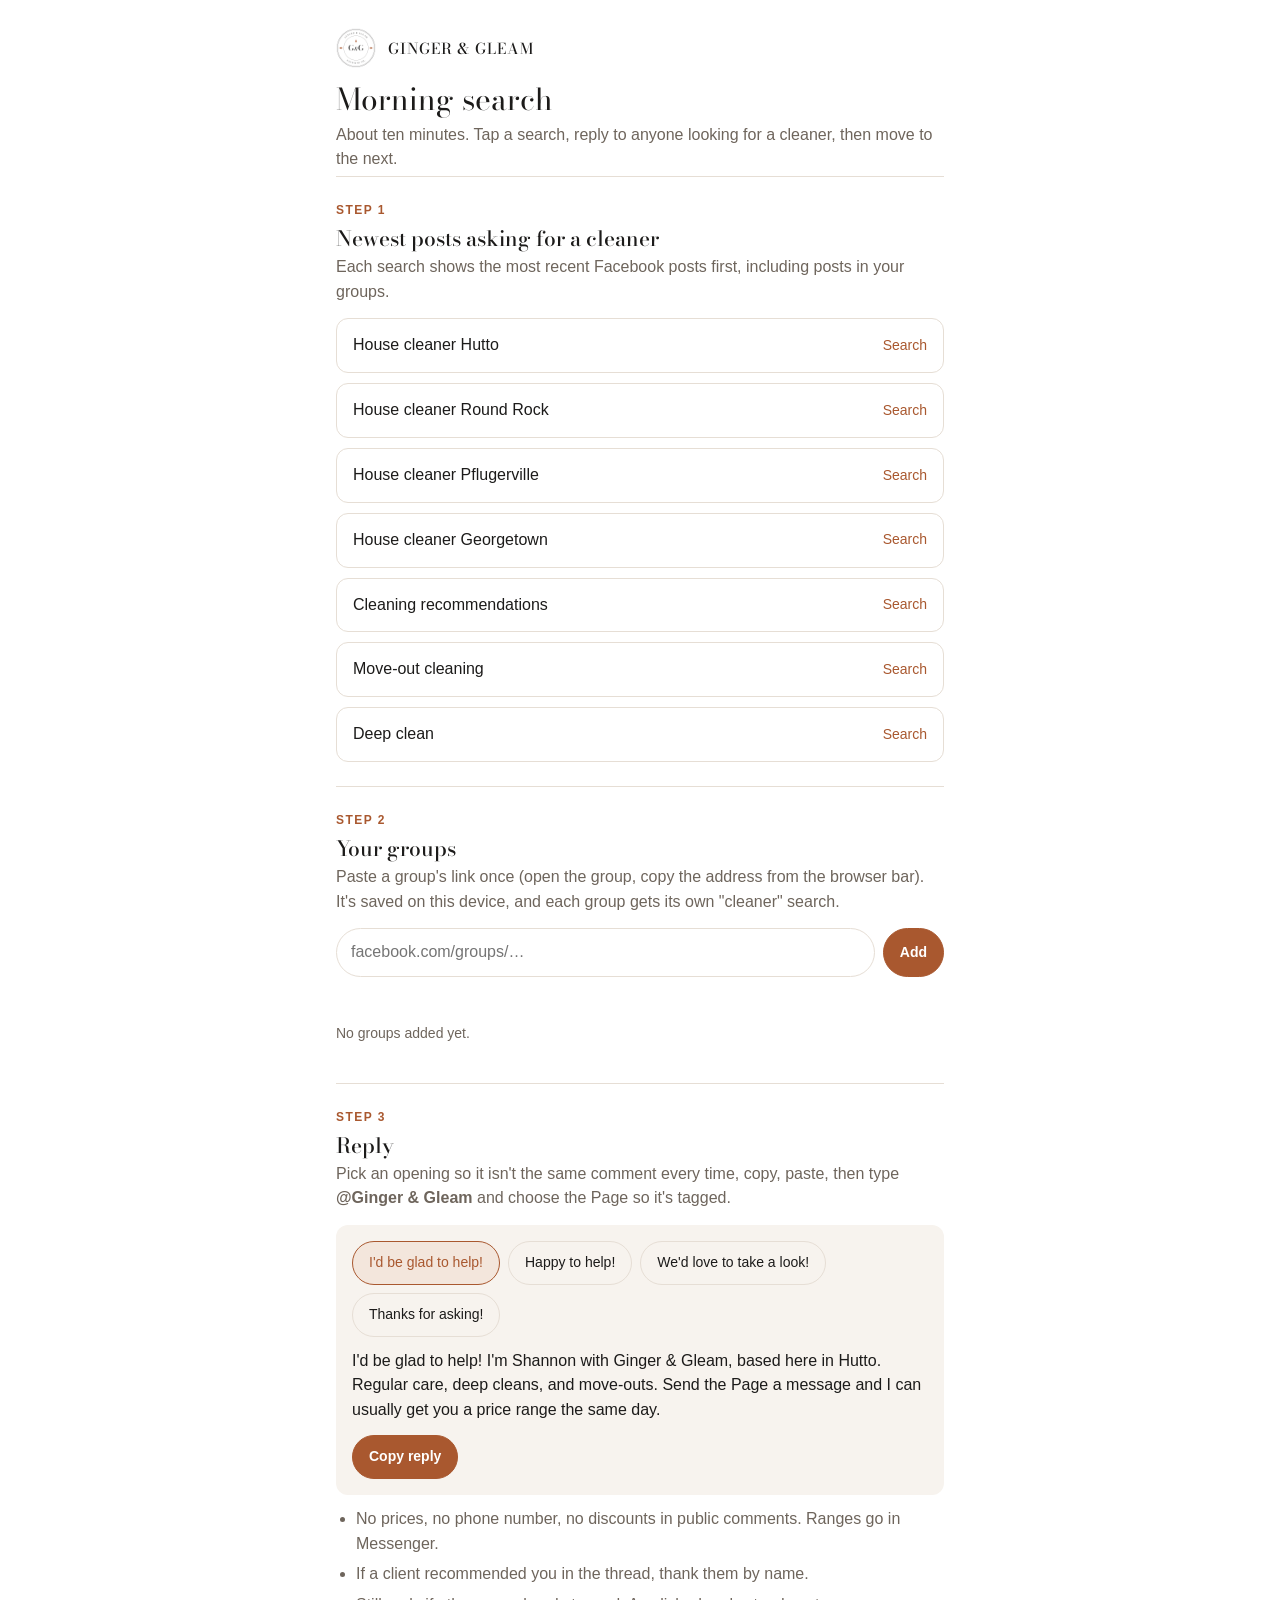
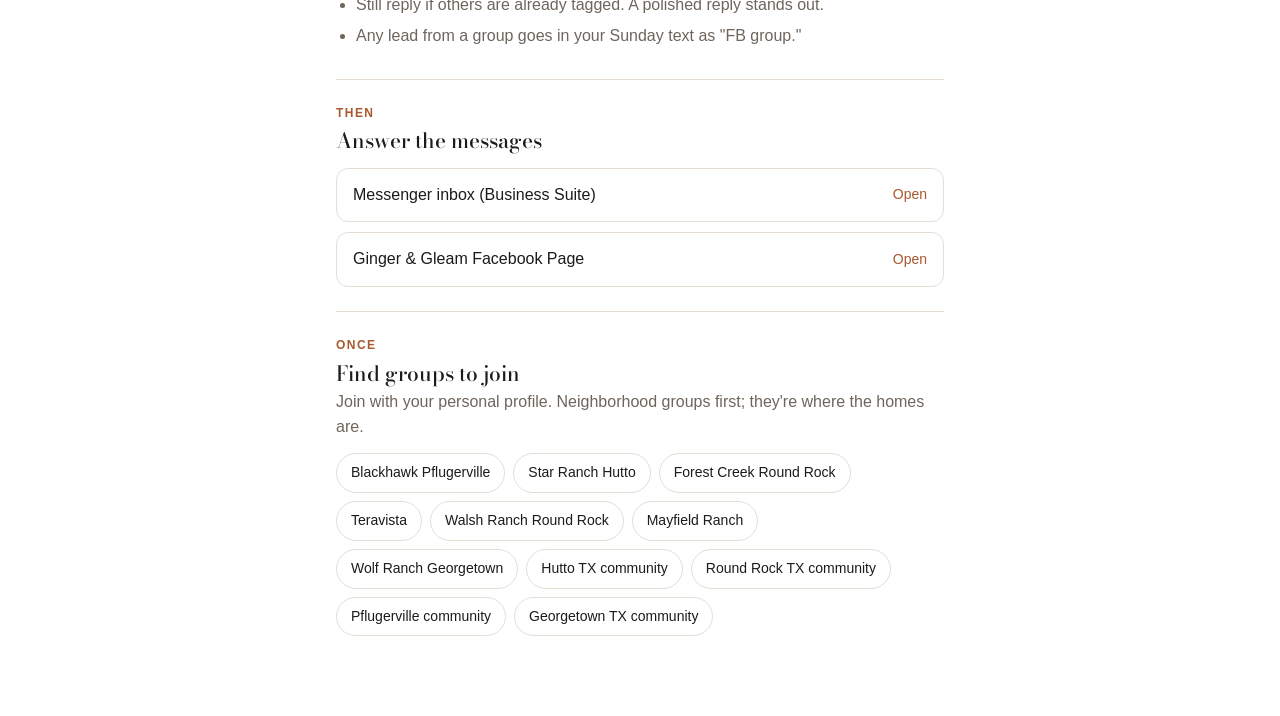
==== groups/index.html @ 1bb8583f "Add morning group-search page for Shannon Co-Authored-By: Claude Opus 5.5 <noreply@anthropic.com> Cl" ====
<!doctype html>
<html lang="en">
<head>
<meta charset="utf-8">
<meta name="viewport" content="width=device-width, initial-scale=1">
<meta name="robots" content="noindex, nofollow">
<title>G&amp;G Morning Search</title>
<link rel="icon" href="../apple-touch-icon.png">
<link rel="apple-touch-icon" href="../apple-touch-icon.png">
<meta name="apple-mobile-web-app-title" content="G&G Search">
<link rel="stylesheet" href="https://fonts.googleapis.com/css2?family=Bodoni+Moda:opsz,wght@6..96,400;6..96,500&display=swap">
<style>
:root{--paper:#FFFFFF;--ink:#1C1B1A;--soft:#F7F3EE;--line:#E6DED5;--muted:#6E655C;--copper:#A9582F;--copper-soft:#F3E6DC;--display:"Bodoni Moda",Didot,Georgia,serif;--body:-apple-system,BlinkMacSystemFont,"SF Pro Text","Helvetica Neue",Arial,sans-serif}
@media (prefers-color-scheme:dark){:root:not([data-theme="light"]){--paper:#171513;--ink:#F2ECE5;--soft:#211E1B;--line:#3A342E;--muted:#B3A99E;--copper:#D08A5C;--copper-soft:#3A2A20}}
:root[data-theme="dark"]{--paper:#171513;--ink:#F2ECE5;--soft:#211E1B;--line:#3A342E;--muted:#B3A99E;--copper:#D08A5C;--copper-soft:#3A2A20}
*{box-sizing:border-box}
body{margin:0;background:var(--paper);color:var(--ink);font:16px/1.55 var(--body);-webkit-font-smoothing:antialiased}
.wrap{max-width:640px;margin:0 auto;padding:28px 16px 56px}
header{display:flex;align-items:center;gap:12px;margin-bottom:6px}
header img{width:40px;height:40px}
h1{font:400 30px/1.15 var(--display);margin:14px 0 6px}
h2{font:500 21px/1.2 var(--display);margin:0 0 4px}
.sub{color:var(--muted);margin:0 0 4px}
section{border-top:1px solid var(--line);padding:24px 0}
.step{font-size:12px;letter-spacing:.12em;text-transform:uppercase;color:var(--copper);font-weight:600;margin:0 0 6px}
.list{display:grid;gap:10px;margin-top:14px}
a.row,.grp{display:flex;align-items:center;justify-content:space-between;gap:12px;padding:14px 16px;border:1px solid var(--line);border-radius:12px;text-decoration:none;color:var(--ink);background:var(--paper)}
a.row:hover{border-color:var(--copper)}
a.row span:last-child,.go{color:var(--copper);font-size:14px;white-space:nowrap}
.chips{display:flex;flex-wrap:wrap;gap:8px;margin-top:14px}
.chips a{border:1px solid var(--line);border-radius:999px;padding:8px 14px;font-size:14px;text-decoration:none;color:var(--ink)}
.chips a:hover{border-color:var(--copper);color:var(--copper)}
.reply{background:var(--soft);border-radius:12px;padding:16px;margin-top:14px}
.reply p{margin:0 0 12px}
button{font:inherit;cursor:pointer;border-radius:999px;padding:10px 16px;border:1px solid var(--copper);background:var(--copper);color:#fff;font-size:14px;font-weight:600}
button.ghost{background:transparent;color:var(--copper)}
.openers{display:flex;flex-wrap:wrap;gap:8px;margin-bottom:12px}
.openers button{background:transparent;color:var(--ink);border-color:var(--line);font-weight:400}
.openers button[aria-pressed="true"]{border-color:var(--copper);color:var(--copper);background:var(--copper-soft)}
form{display:flex;gap:8px;margin-top:14px}
input{flex:1;min-width:0;font:inherit;padding:11px 14px;border:1px solid var(--line);border-radius:999px;background:var(--paper);color:var(--ink)}
.grp{flex-wrap:wrap}
.grp .name{flex:1;min-width:0;overflow:hidden;text-overflow:ellipsis;white-space:nowrap}
.grp .acts{display:flex;gap:14px;align-items:center}
.x{background:none;border:0;color:var(--muted);padding:0;font-weight:400}
.err{color:#B3261E;font-size:14px;margin:8px 0 0;min-height:1em}
.empty{color:var(--muted);font-size:14px;margin-top:10px}
ul.rules{margin:12px 0 0;padding-left:20px;color:var(--muted)}
ul.rules li{margin-bottom:6px}
.done{color:var(--copper);font-size:14px;margin-left:10px}
</style>
</head>
<body>
<div class="wrap">
  <header><img src="../seal-light.png" alt=""><strong style="font:500 15px var(--display);letter-spacing:.06em">GINGER &amp; GLEAM</strong></header>
  <h1>Morning search</h1>
  <p class="sub">About ten minutes. Tap a search, reply to anyone looking for a cleaner, then move to the next.</p>

  <section>
    <p class="step">Step 1</p>
    <h2>Newest posts asking for a cleaner</h2>
    <p class="sub">Each search shows the most recent Facebook posts first, including posts in your groups.</p>
    <div class="list" id="searches"></div>
  </section>

  <section>
    <p class="step">Step 2</p>
    <h2>Your groups</h2>
    <p class="sub">Paste a group's link once (open the group, copy the address from the browser bar). It's saved on this device, and each group gets its own "cleaner" search.</p>
    <form id="addForm" novalidate>
      <input id="groupUrl" type="url" placeholder="facebook.com/groups/…" aria-label="Facebook group link">
      <button type="submit">Add</button>
    </form>
    <p class="err" id="err" role="alert"></p>
    <div class="list" id="groups"></div>
  </section>

  <section>
    <p class="step">Step 3</p>
    <h2>Reply</h2>
    <p class="sub">Pick an opening so it isn't the same comment every time, copy, paste, then type <strong>@Ginger &amp; Gleam</strong> and choose the Page so it's tagged.</p>
    <div class="reply">
      <div class="openers" id="openers"></div>
      <p id="replyText"></p>
      <button id="copyBtn" type="button">Copy reply</button><span class="done" id="copied" aria-live="polite"></span>
    </div>
    <ul class="rules">
      <li>No prices, no phone number, no discounts in public comments. Ranges go in Messenger.</li>
      <li>If a client recommended you in the thread, thank them by name.</li>
      <li>Still reply if others are already tagged. A polished reply stands out.</li>
      <li>Any lead from a group goes in your Sunday text as "FB group."</li>
    </ul>
  </section>

  <section>
    <p class="step">Then</p>
    <h2>Answer the messages</h2>
    <div class="list">
      <a class="row" href="https://business.facebook.com/latest/inbox/all" target="_blank" rel="noopener"><span>Messenger inbox (Business Suite)</span><span>Open</span></a>
      <a class="row" href="https://www.facebook.com/profile.php?id=61587592953067" target="_blank" rel="noopener"><span>Ginger &amp; Gleam Facebook Page</span><span>Open</span></a>
    </div>
  </section>

  <section>
    <p class="step">Once</p>
    <h2>Find groups to join</h2>
    <p class="sub">Join with your personal profile. Neighborhood groups first; they're where the homes are.</p>
    <div class="chips" id="find"></div>
  </section>
</div>
<script>
const RECENT='eyJyZWNlbnRfcG9zdHM6MCI6IntcIm5hbWVcIjpcInJlY2VudF9wb3N0c1wiLFwiYXJnc1wiOlwiXCJ9In0%3D';
const searches=[['House cleaner Hutto','house cleaner Hutto'],['House cleaner Round Rock','house cleaner Round Rock'],['House cleaner Pflugerville','house cleaner Pflugerville'],['House cleaner Georgetown','house cleaner Georgetown'],['Cleaning recommendations','recommend house cleaner'],['Move-out cleaning','move out cleaning Round Rock'],['Deep clean','deep clean house Hutto']];
const finds=['Blackhawk Pflugerville','Star Ranch Hutto','Forest Creek Round Rock','Teravista','Walsh Ranch Round Rock','Mayfield Ranch','Wolf Ranch Georgetown','Hutto TX community','Round Rock TX community','Pflugerville community','Georgetown TX community'];
const openers=["I'd be glad to help!","Happy to help!","We'd love to take a look!","Thanks for asking!"];
const body=" I'm Shannon with Ginger & Gleam, based here in Hutto. Regular care, deep cleans, and move-outs. Send the Page a message and I can usually get you a price range the same day.";
const $=id=>document.getElementById(id);
$('searches').innerHTML=searches.map(([label,q])=>`<a class="row" target="_blank" rel="noopener" href="https://www.facebook.com/search/posts/?q=${encodeURIComponent(q)}&filters=${RECENT}"><span>${label}</span><span>Search</span></a>`).join('');
$('find').innerHTML=finds.map(f=>`<a target="_blank" rel="noopener" href="https://www.facebook.com/search/groups/?q=${encodeURIComponent(f)}">${f}</a>`).join('');
let pick=0;
function renderReply(){$('openers').innerHTML=openers.map((o,i)=>`<button type="button" aria-pressed="${i===pick}" data-i="${i}">${o}</button>`).join('');$('replyText').textContent=openers[pick]+body;}
$('openers').addEventListener('click',e=>{const b=e.target.closest('button');if(!b)return;pick=+b.dataset.i;renderReply();$('copied').textContent='';});
renderReply();
$('copyBtn').addEventListener('click',async()=>{const t=$('replyText').textContent;try{await navigator.clipboard.writeText(t);}catch(_){const a=document.createElement('textarea');a.value=t;document.body.appendChild(a);a.select();try{document.execCommand('copy');}catch(__){}a.remove();}$('copied').textContent='Copied';pick=(pick+1)%openers.length;setTimeout(()=>{renderReply();},1200);});
const KEY='gg-groups';
function load(){try{return JSON.parse(localStorage.getItem(KEY)||'[]');}catch(_){return [];}}
function save(g){try{localStorage.setItem(KEY,JSON.stringify(g));}catch(_){}}
let groups=load();
function nameFrom(u){const m=u.match(/groups\/([^/?#]+)/);return m?decodeURIComponent(m[1]).replace(/[-_.]/g,' '):u;}
function renderGroups(){if(!groups.length){$('groups').innerHTML='<p class="empty">No groups added yet.</p>';return;}
$('groups').innerHTML=groups.map((g,i)=>`<div class="grp"><span class="name">${g.name}</span><span class="acts"><a class="go" target="_blank" rel="noopener" href="${g.base}search/?q=cleaner">Search "cleaner"</a><button class="x" type="button" data-i="${i}" aria-label="Remove ${g.name}">Remove</button></span></div>`).join('');}
renderGroups();
$('groupUrl').addEventListener('input',()=>{$('err').textContent='';});
$('addForm').addEventListener('submit',e=>{e.preventDefault();let v=$('groupUrl').value.trim();if(!v){$('err').textContent='Paste a group link first.';return;}
if(!/^https?:\/\//i.test(v))v='https://'+v;const m=v.match(/^https?:\/\/(?:www\.|m\.|web\.)?facebook\.com\/groups\/([^/?#]+)/i);
if(!m){$('err').textContent='That doesn’t look like a Facebook group link. It should contain facebook.com/groups/.';return;}
const base=`https://www.facebook.com/groups/${m[1]}/`;if(groups.some(g=>g.base===base)){$('err').textContent='That group is already on the list.';return;}
groups.push({base,name:nameFrom(base)});save(groups);renderGroups();$('groupUrl').value='';});
$('groups').addEventListener('click',e=>{const b=e.target.closest('button.x');if(!b)return;groups.splice(+b.dataset.i,1);save(groups);renderGroups();});
</script>
</body>
</html>
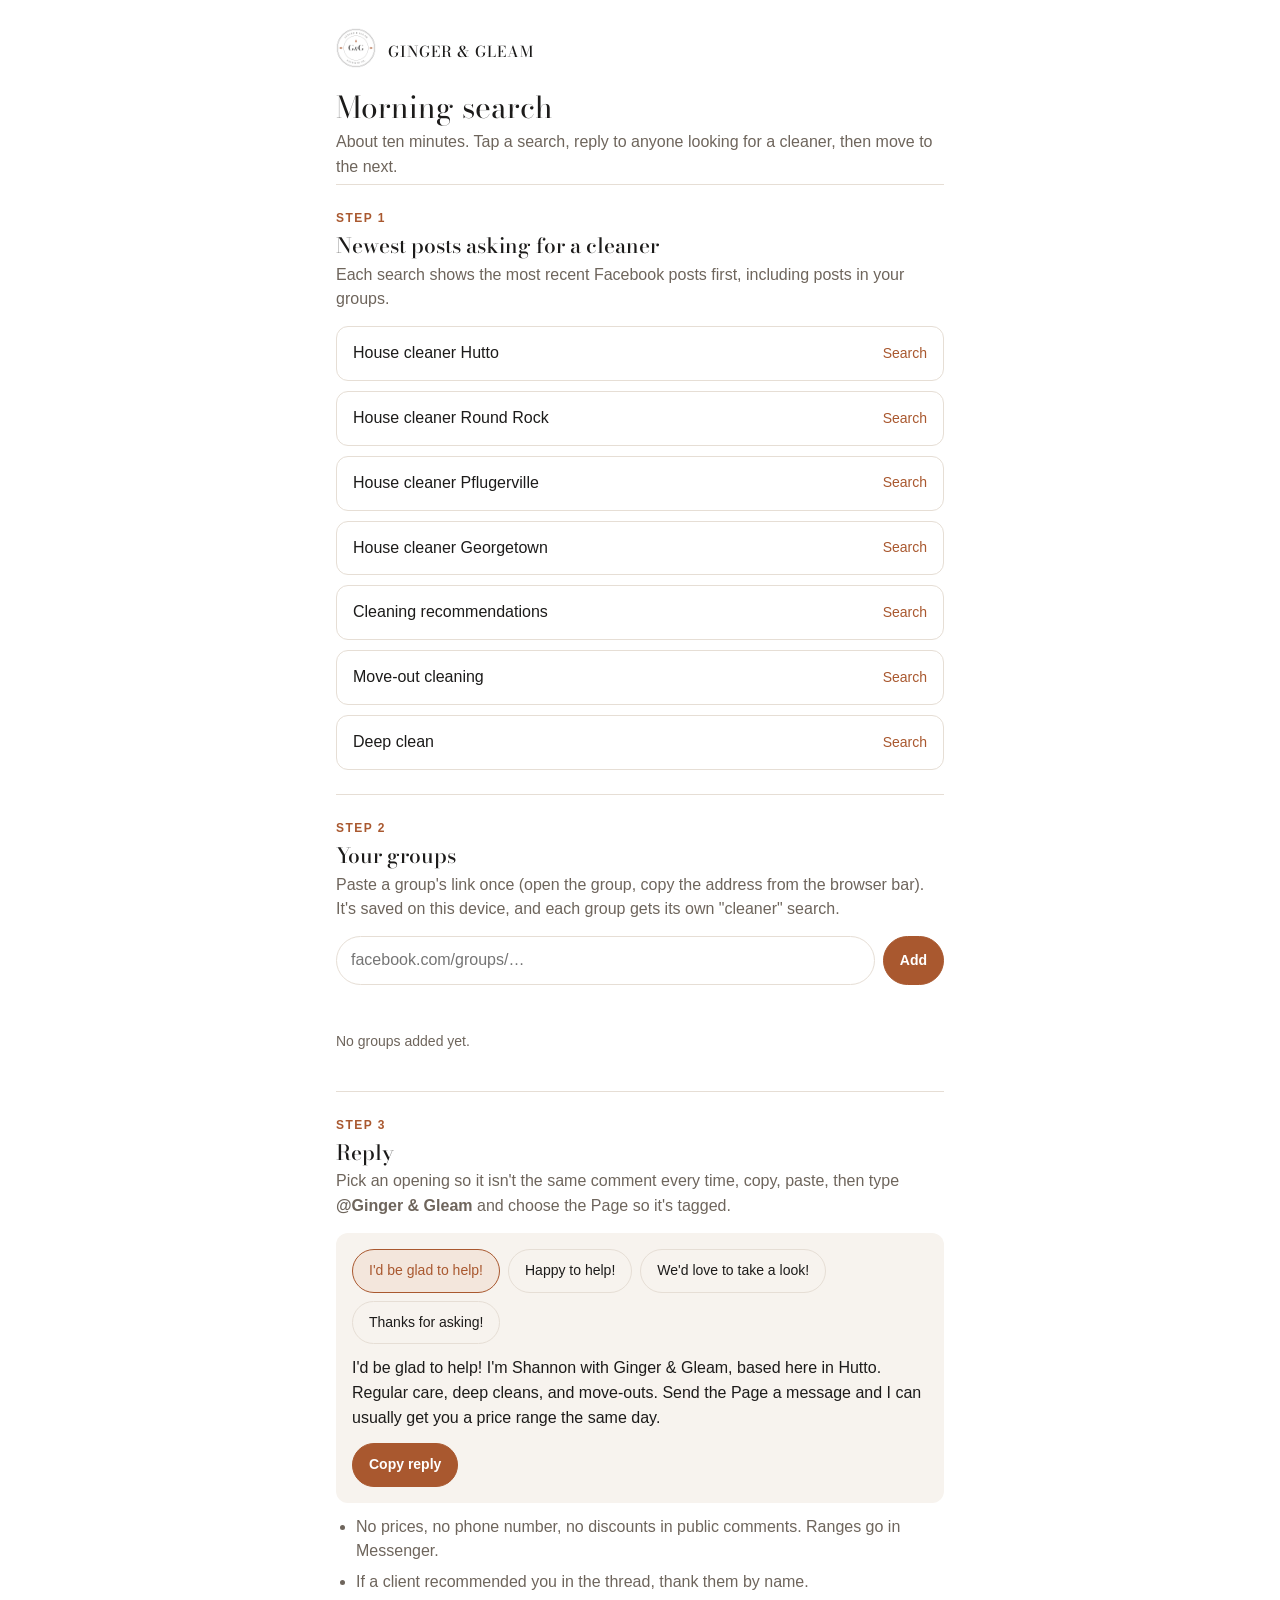
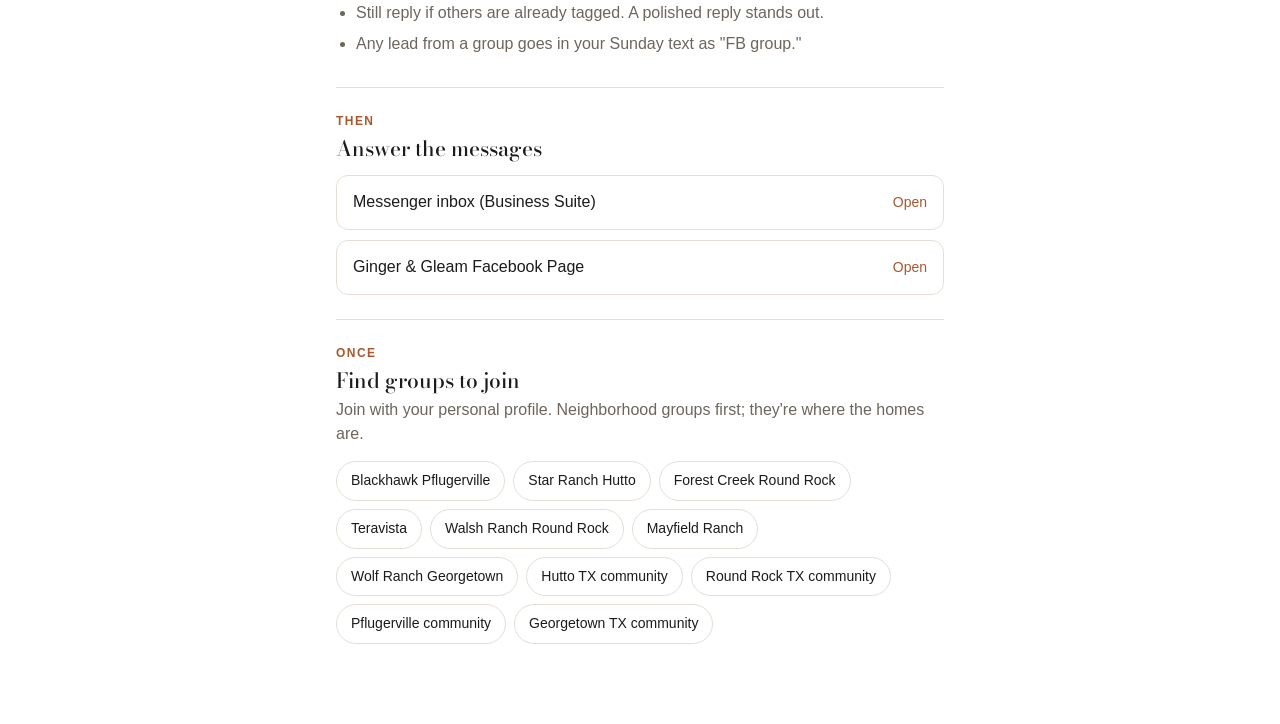
==== commit 51b7255a: "Morning search: dark-mode logo Co-Authored-By: Claude Opus 5.5 <noreply@anthropic.com> Claude-Sessio" ====
--- a/groups/index.html
+++ b/groups/index.html
@@ -52,7 +52,7 @@
 </head>
 <body>
 <div class="wrap">
-  <header><img src="../seal-light.png" alt=""><strong style="font:500 15px var(--display);letter-spacing:.06em">GINGER &amp; GLEAM</strong></header>
+  <header><picture><source srcset="../seal-dark.png" media="(prefers-color-scheme: dark)"><img src="../seal-light.png" alt=""></picture><strong style="font:500 15px var(--display);letter-spacing:.06em">GINGER &amp; GLEAM</strong></header>
   <h1>Morning search</h1>
   <p class="sub">About ten minutes. Tap a search, reply to anyone looking for a cleaner, then move to the next.</p>
 
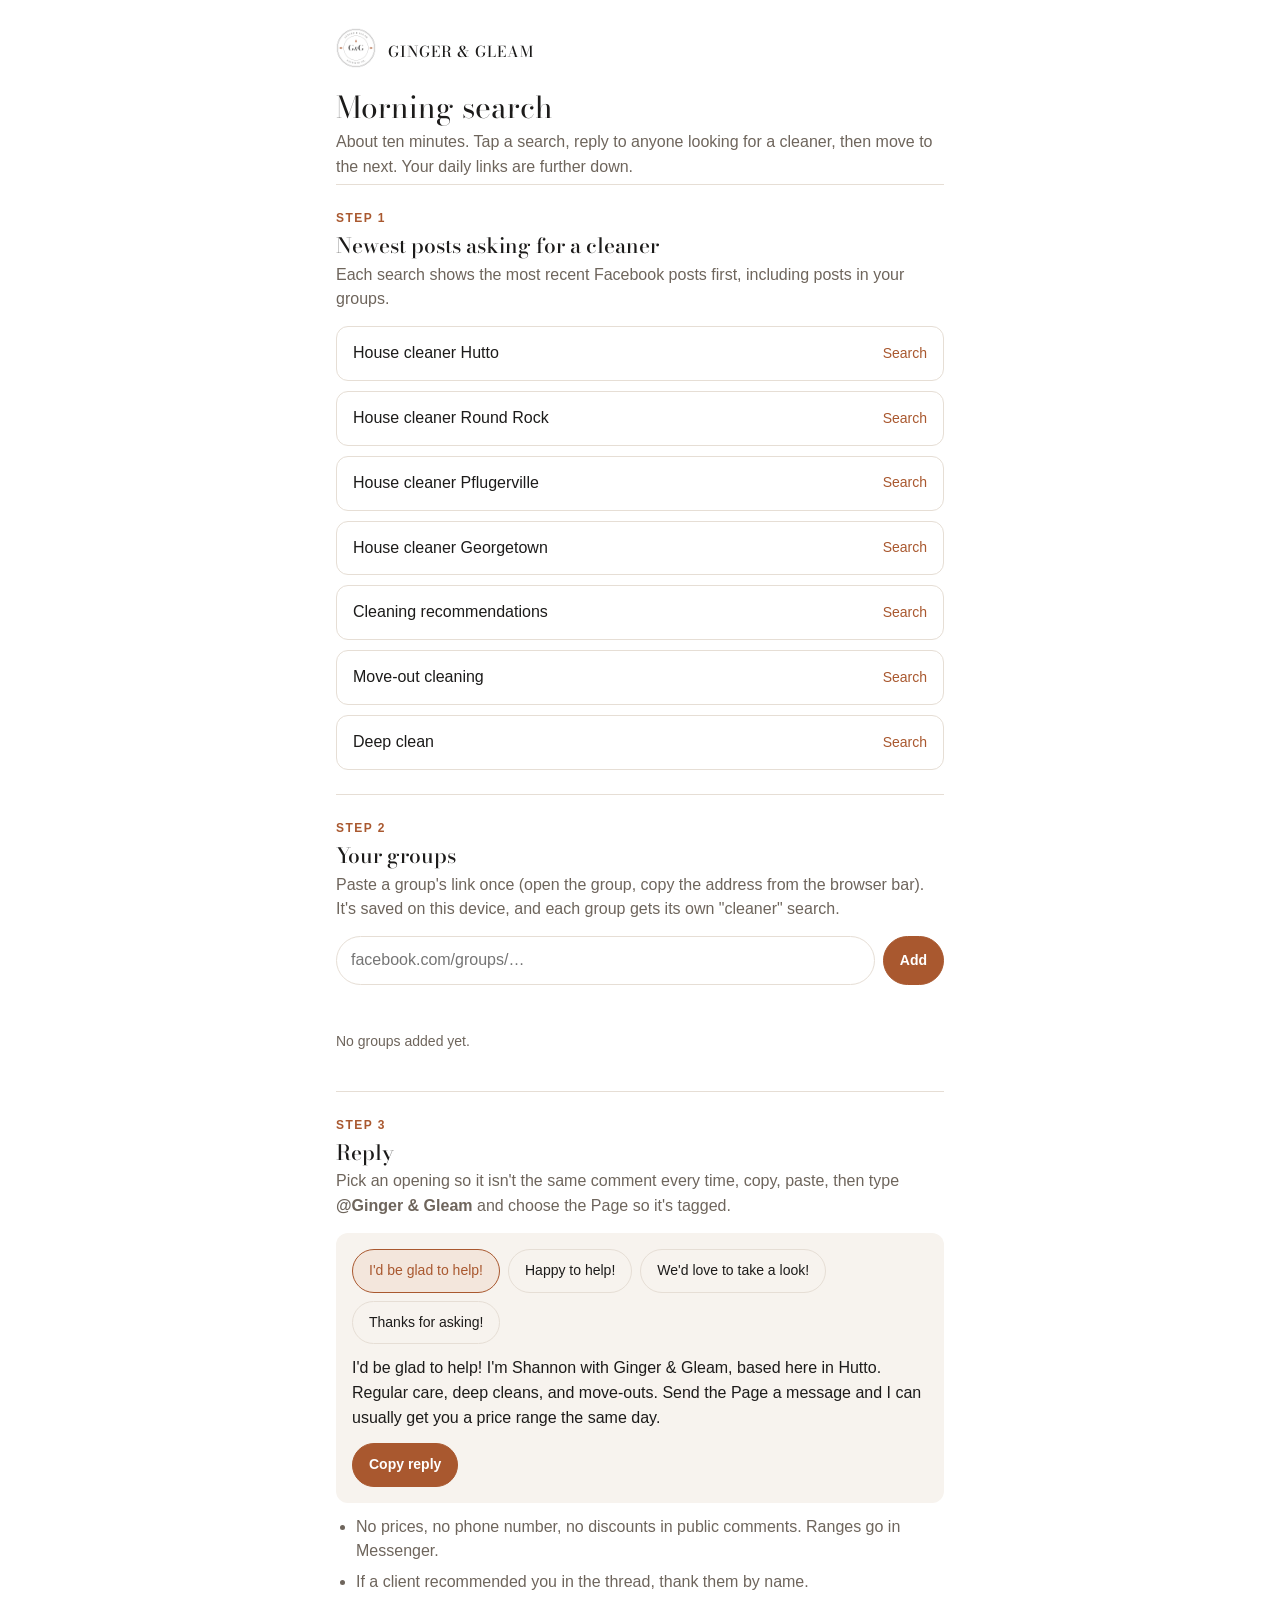
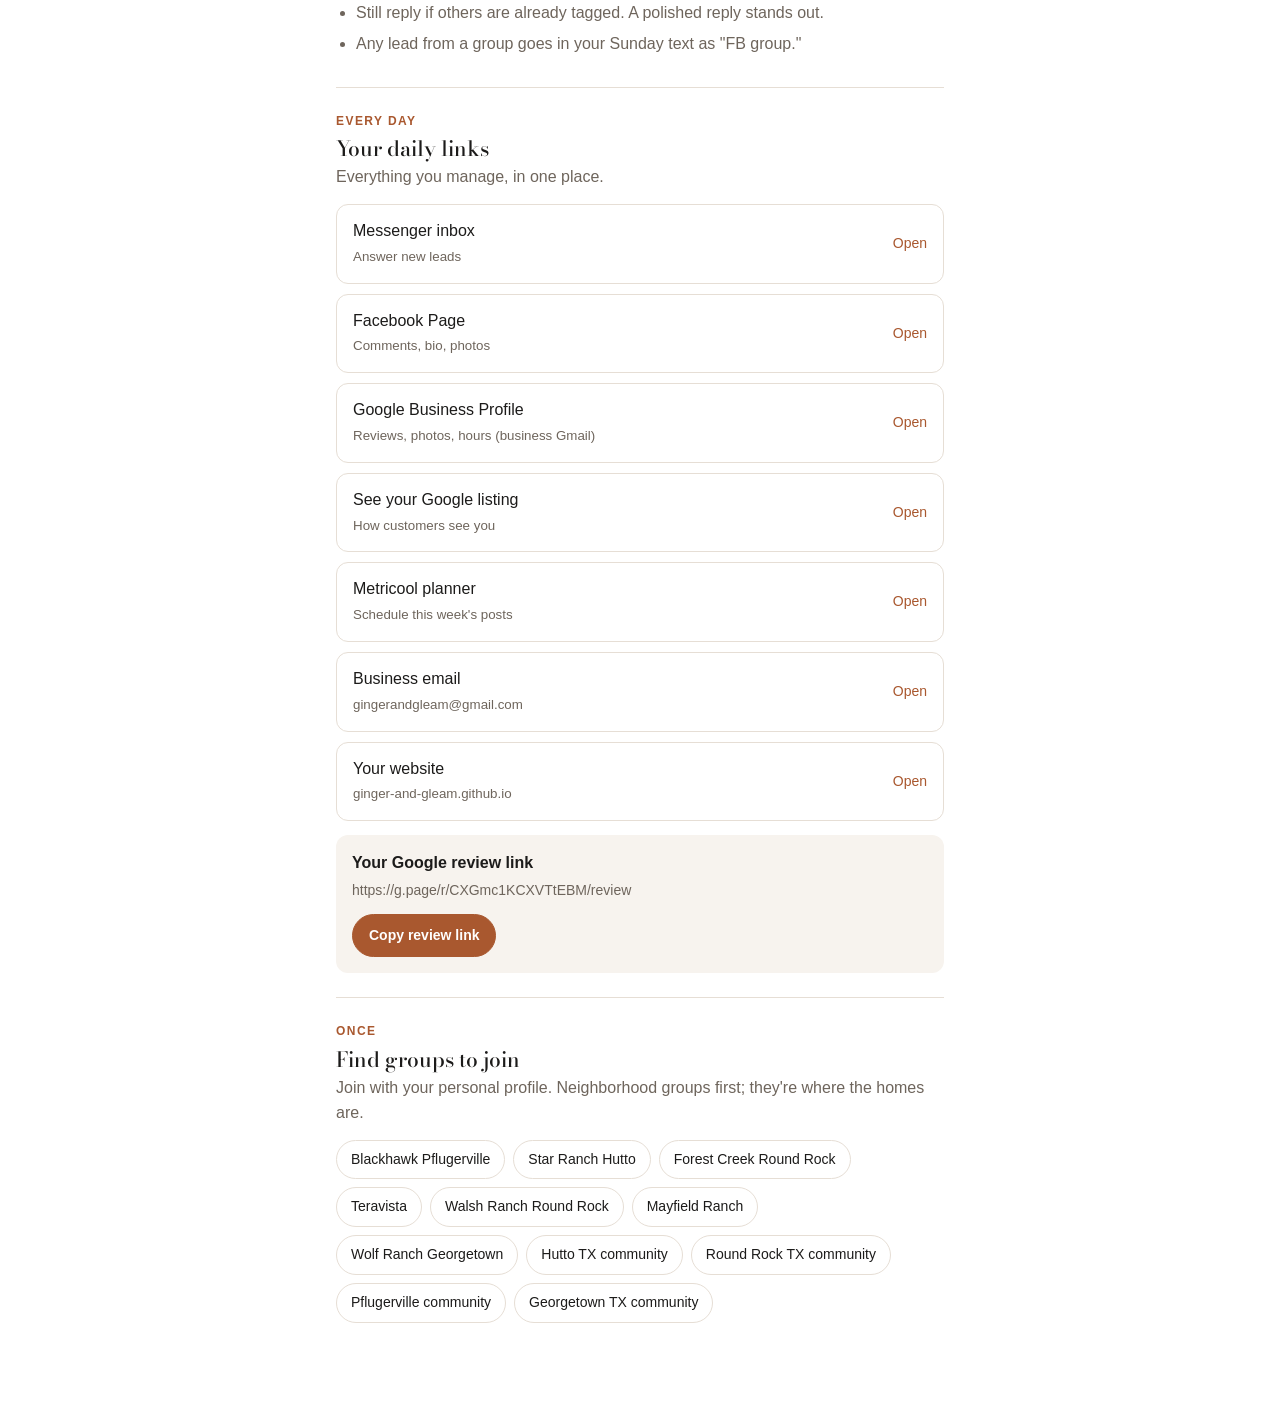
==== commit 277a0893: "Oven/fridge are add-ons; daily links + review link on morning page Co-Authored-By: Claude Opus 5.5 <" ====
--- a/groups/index.html
+++ b/groups/index.html
@@ -54,7 +54,7 @@
 <div class="wrap">
   <header><picture><source srcset="../seal-dark.png" media="(prefers-color-scheme: dark)"><img src="../seal-light.png" alt=""></picture><strong style="font:500 15px var(--display);letter-spacing:.06em">GINGER &amp; GLEAM</strong></header>
   <h1>Morning search</h1>
-  <p class="sub">About ten minutes. Tap a search, reply to anyone looking for a cleaner, then move to the next.</p>
+  <p class="sub">About ten minutes. Tap a search, reply to anyone looking for a cleaner, then move to the next. Your daily links are further down.</p>
 
   <section>
     <p class="step">Step 1</p>
@@ -93,11 +93,22 @@
   </section>
 
   <section>
-    <p class="step">Then</p>
-    <h2>Answer the messages</h2>
+    <p class="step">Every day</p>
+    <h2>Your daily links</h2>
+    <p class="sub">Everything you manage, in one place.</p>
     <div class="list">
-      <a class="row" href="https://business.facebook.com/latest/inbox/all" target="_blank" rel="noopener"><span>Messenger inbox (Business Suite)</span><span>Open</span></a>
-      <a class="row" href="https://www.facebook.com/profile.php?id=61587592953067" target="_blank" rel="noopener"><span>Ginger &amp; Gleam Facebook Page</span><span>Open</span></a>
+      <a class="row" href="https://business.facebook.com/latest/inbox/all" target="_blank" rel="noopener"><span>Messenger inbox<br><small style="color:var(--muted)">Answer new leads</small></span><span>Open</span></a>
+      <a class="row" href="https://www.facebook.com/profile.php?id=61587592953067" target="_blank" rel="noopener"><span>Facebook Page<br><small style="color:var(--muted)">Comments, bio, photos</small></span><span>Open</span></a>
+      <a class="row" href="https://business.google.com/" target="_blank" rel="noopener"><span>Google Business Profile<br><small style="color:var(--muted)">Reviews, photos, hours (business Gmail)</small></span><span>Open</span></a>
+      <a class="row" href="https://www.google.com/search?q=Ginger+%26+Gleam+Hutto" target="_blank" rel="noopener"><span>See your Google listing<br><small style="color:var(--muted)">How customers see you</small></span><span>Open</span></a>
+      <a class="row" href="https://app.metricool.com/planner?blogId=7502602" target="_blank" rel="noopener"><span>Metricool planner<br><small style="color:var(--muted)">Schedule this week's posts</small></span><span>Open</span></a>
+      <a class="row" href="https://mail.google.com/" target="_blank" rel="noopener"><span>Business email<br><small style="color:var(--muted)">gingerandgleam@gmail.com</small></span><span>Open</span></a>
+      <a class="row" href="https://ginger-and-gleam.github.io/" target="_blank" rel="noopener"><span>Your website<br><small style="color:var(--muted)">ginger-and-gleam.github.io</small></span><span>Open</span></a>
+    </div>
+    <div class="reply" style="margin-top:14px">
+      <p style="margin:0 0 4px"><strong>Your Google review link</strong></p>
+      <p style="margin:0 0 12px;color:var(--muted);font-size:14px;word-break:break-all" id="reviewLink">https://g.page/r/CXGmc1KCXVTtEBM/review</p>
+      <button id="copyReview" type="button">Copy review link</button><span class="done" id="reviewCopied" aria-live="polite"></span>
     </div>
   </section>
 
@@ -122,6 +133,7 @@
 $('openers').addEventListener('click',e=>{const b=e.target.closest('button');if(!b)return;pick=+b.dataset.i;renderReply();$('copied').textContent='';});
 renderReply();
 $('copyBtn').addEventListener('click',async()=>{const t=$('replyText').textContent;try{await navigator.clipboard.writeText(t);}catch(_){const a=document.createElement('textarea');a.value=t;document.body.appendChild(a);a.select();try{document.execCommand('copy');}catch(__){}a.remove();}$('copied').textContent='Copied';pick=(pick+1)%openers.length;setTimeout(()=>{renderReply();},1200);});
+$('copyReview').addEventListener('click',async()=>{const t=$('reviewLink').textContent;try{await navigator.clipboard.writeText(t);}catch(_){const a=document.createElement('textarea');a.value=t;document.body.appendChild(a);a.select();try{document.execCommand('copy');}catch(__){}a.remove();}$('reviewCopied').textContent='Copied';setTimeout(()=>{$('reviewCopied').textContent='';},1500);});
 const KEY='gg-groups';
 function load(){try{return JSON.parse(localStorage.getItem(KEY)||'[]');}catch(_){return [];}}
 function save(g){try{localStorage.setItem(KEY,JSON.stringify(g));}catch(_){}}
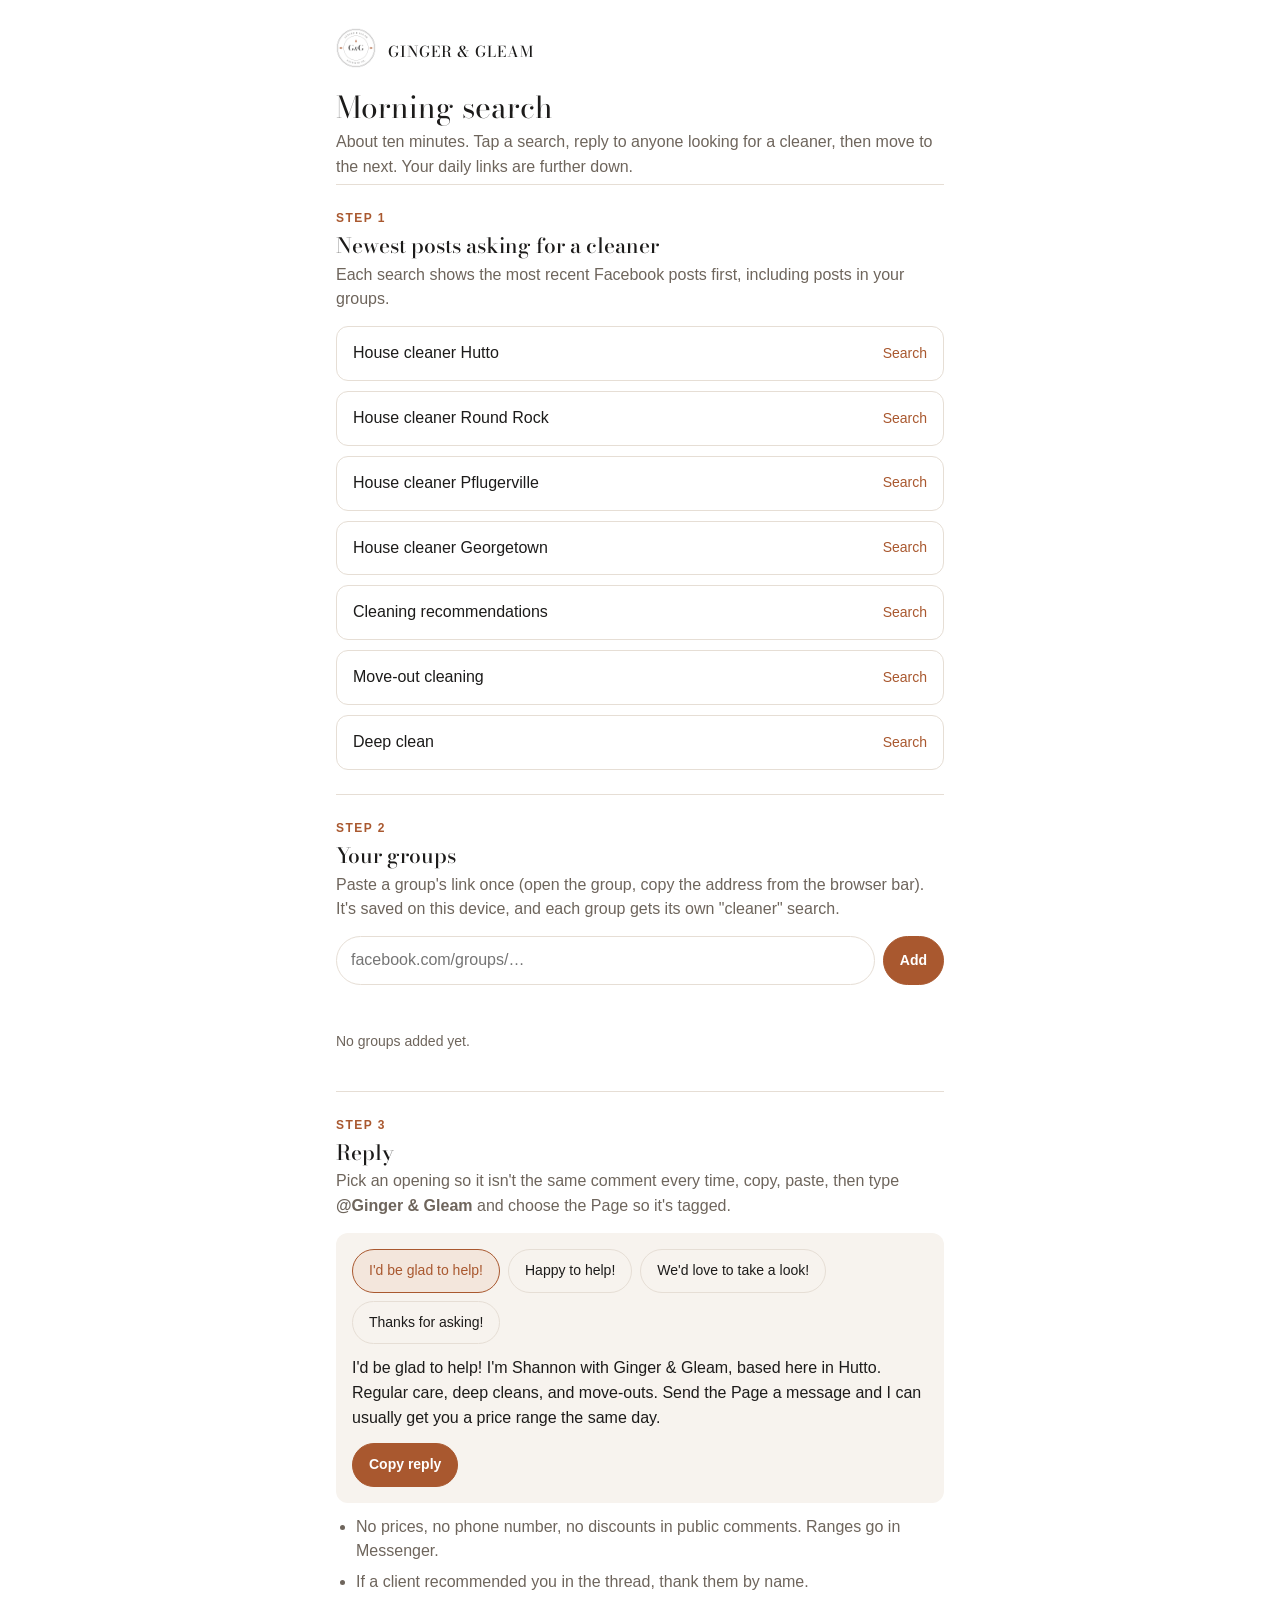
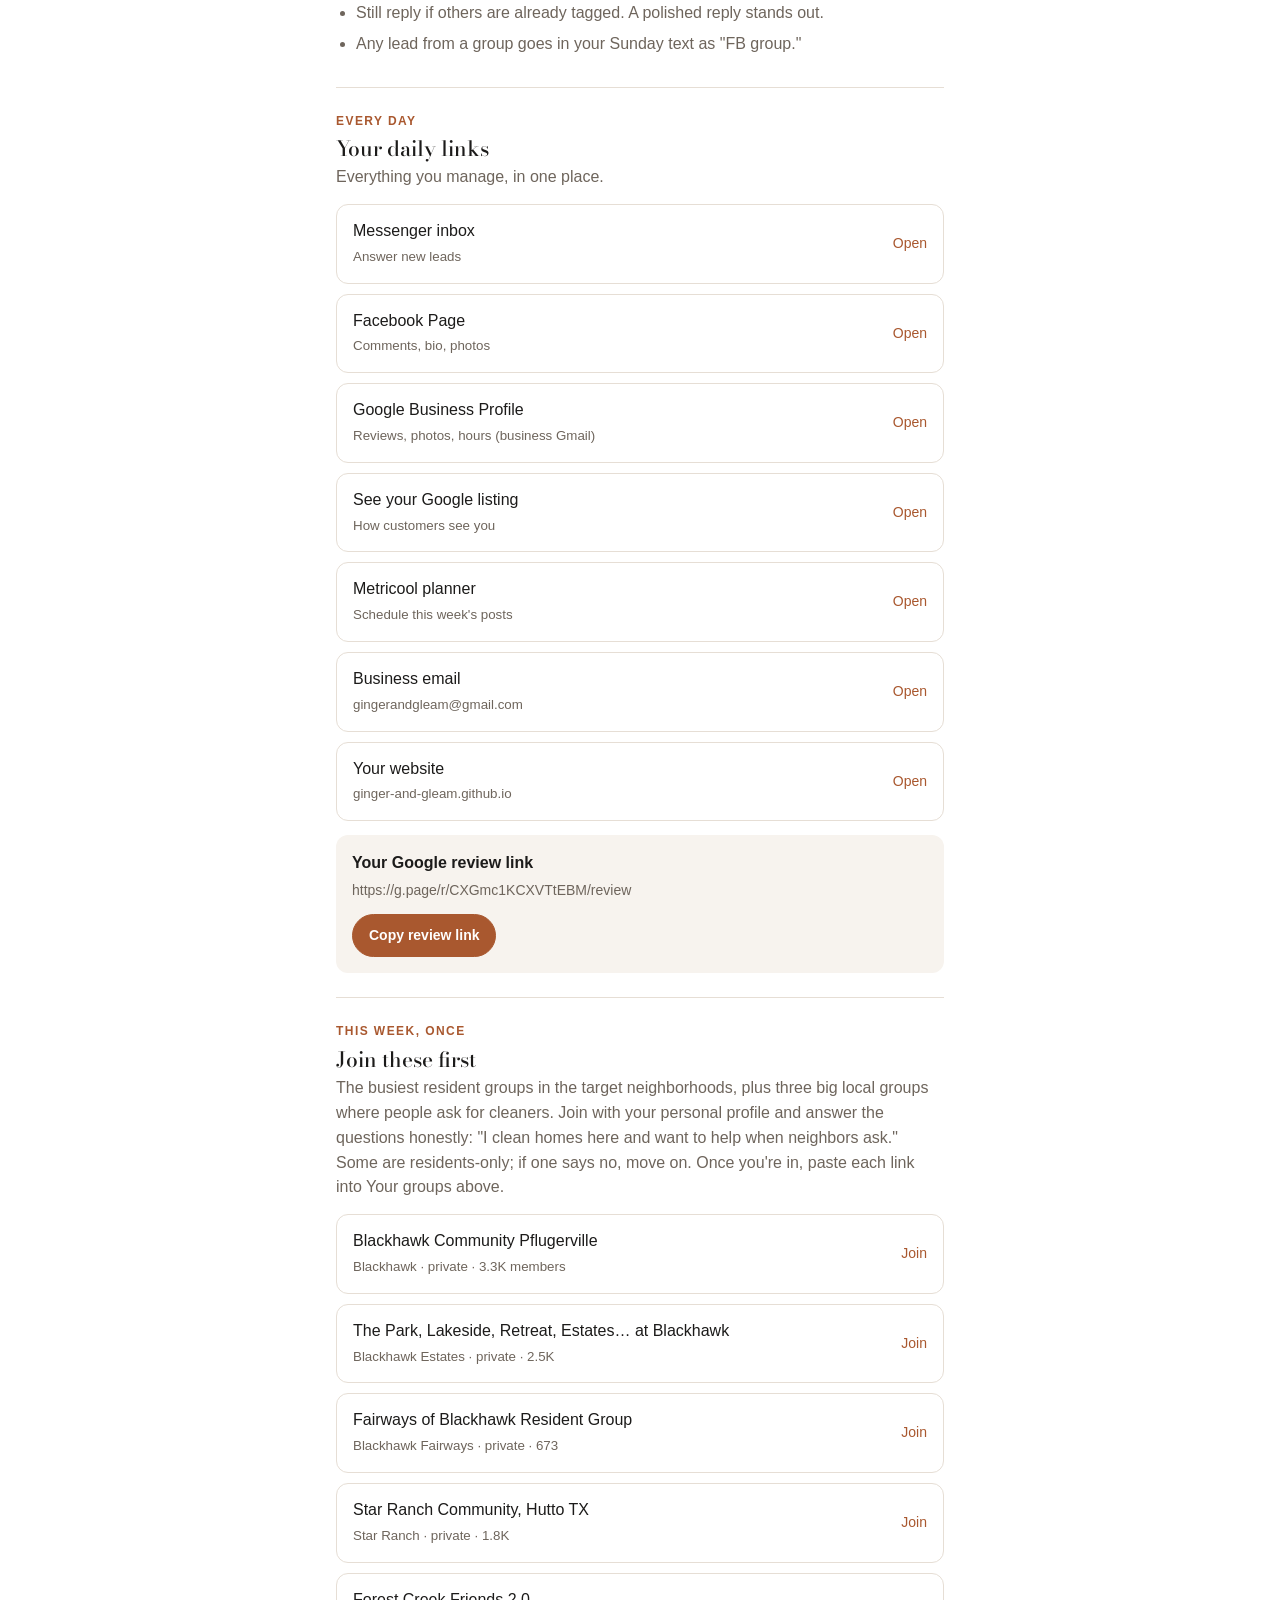
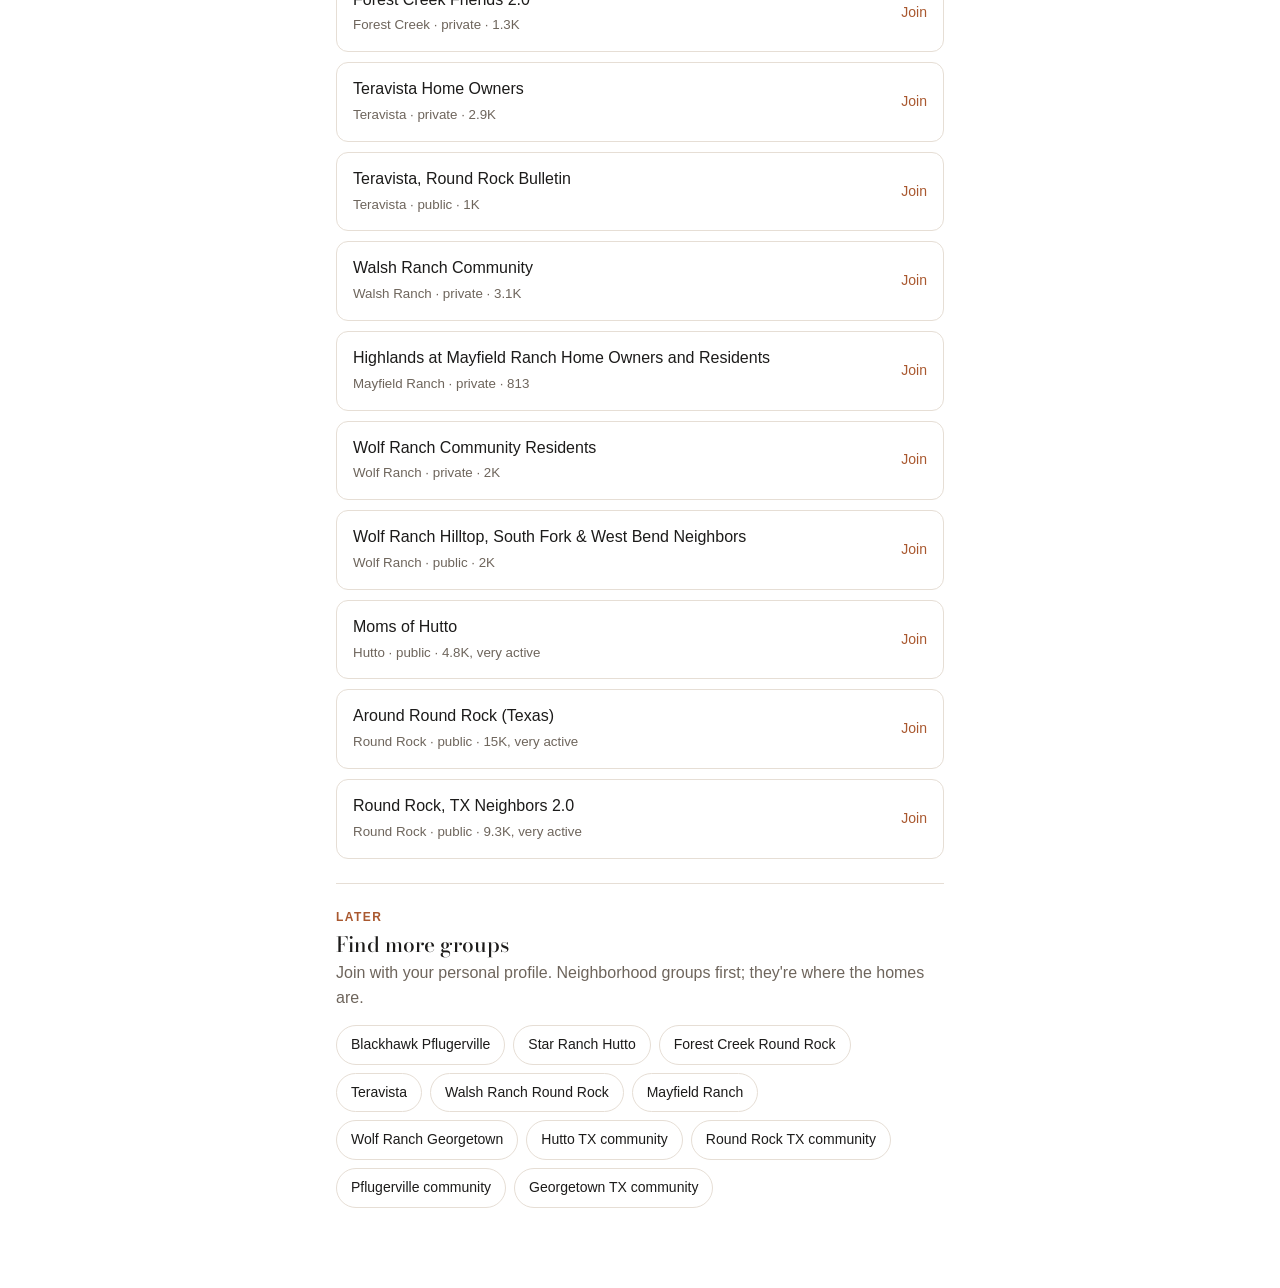
==== commit a1ac8098: "Groups page: add the 14 groups to join first Co-Authored-By: Claude Opus 5.5 <noreply@anthropic.com>" ====
--- a/groups/index.html
+++ b/groups/index.html
@@ -113,8 +113,30 @@
   </section>
 
   <section>
-    <p class="step">Once</p>
-    <h2>Find groups to join</h2>
+    <p class="step">This week, once</p>
+    <h2>Join these first</h2>
+    <p class="sub">The busiest resident groups in the target neighborhoods, plus three big local groups where people ask for cleaners. Join with your personal profile and answer the questions honestly: "I clean homes here and want to help when neighbors ask." Some are residents-only; if one says no, move on. Once you're in, paste each link into Your groups above.</p>
+    <div class="list">
+      <a class="row" href="https://www.facebook.com/groups/529960578509010/" target="_blank" rel="noopener"><span>Blackhawk Community Pflugerville<br><small style="color:var(--muted)">Blackhawk · private · 3.3K members</small></span><span>Join</span></a>
+      <a class="row" href="https://www.facebook.com/groups/390589827755113/" target="_blank" rel="noopener"><span>The Park, Lakeside, Retreat, Estates… at Blackhawk<br><small style="color:var(--muted)">Blackhawk Estates · private · 2.5K</small></span><span>Join</span></a>
+      <a class="row" href="https://www.facebook.com/groups/1570344299886631/" target="_blank" rel="noopener"><span>Fairways of Blackhawk Resident Group<br><small style="color:var(--muted)">Blackhawk Fairways · private · 673</small></span><span>Join</span></a>
+      <a class="row" href="https://www.facebook.com/groups/132601120139056/" target="_blank" rel="noopener"><span>Star Ranch Community, Hutto TX<br><small style="color:var(--muted)">Star Ranch · private · 1.8K</small></span><span>Join</span></a>
+      <a class="row" href="https://www.facebook.com/groups/307135318070028/" target="_blank" rel="noopener"><span>Forest Creek Friends 2.0<br><small style="color:var(--muted)">Forest Creek · private · 1.3K</small></span><span>Join</span></a>
+      <a class="row" href="https://www.facebook.com/groups/teravistahomeowners/" target="_blank" rel="noopener"><span>Teravista Home Owners<br><small style="color:var(--muted)">Teravista · private · 2.9K</small></span><span>Join</span></a>
+      <a class="row" href="https://www.facebook.com/groups/150231078887166/" target="_blank" rel="noopener"><span>Teravista, Round Rock Bulletin<br><small style="color:var(--muted)">Teravista · public · 1K</small></span><span>Join</span></a>
+      <a class="row" href="https://www.facebook.com/groups/234943986989976/" target="_blank" rel="noopener"><span>Walsh Ranch Community<br><small style="color:var(--muted)">Walsh Ranch · private · 3.1K</small></span><span>Join</span></a>
+      <a class="row" href="https://www.facebook.com/groups/2057750114451974/" target="_blank" rel="noopener"><span>Highlands at Mayfield Ranch Home Owners and Residents<br><small style="color:var(--muted)">Mayfield Ranch · private · 813</small></span><span>Join</span></a>
+      <a class="row" href="https://www.facebook.com/groups/1751715941543469/" target="_blank" rel="noopener"><span>Wolf Ranch Community Residents<br><small style="color:var(--muted)">Wolf Ranch · private · 2K</small></span><span>Join</span></a>
+      <a class="row" href="https://www.facebook.com/groups/923698585570748/" target="_blank" rel="noopener"><span>Wolf Ranch Hilltop, South Fork &amp; West Bend Neighbors<br><small style="color:var(--muted)">Wolf Ranch · public · 2K</small></span><span>Join</span></a>
+      <a class="row" href="https://www.facebook.com/groups/614023283483455/" target="_blank" rel="noopener"><span>Moms of Hutto<br><small style="color:var(--muted)">Hutto · public · 4.8K, very active</small></span><span>Join</span></a>
+      <a class="row" href="https://www.facebook.com/groups/roundrockfun/" target="_blank" rel="noopener"><span>Around Round Rock (Texas)<br><small style="color:var(--muted)">Round Rock · public · 15K, very active</small></span><span>Join</span></a>
+      <a class="row" href="https://www.facebook.com/groups/482205800087695/" target="_blank" rel="noopener"><span>Round Rock, TX Neighbors 2.0<br><small style="color:var(--muted)">Round Rock · public · 9.3K, very active</small></span><span>Join</span></a>
+    </div>
+  </section>
+
+  <section>
+    <p class="step">Later</p>
+    <h2>Find more groups</h2>
     <p class="sub">Join with your personal profile. Neighborhood groups first; they're where the homes are.</p>
     <div class="chips" id="find"></div>
   </section>
